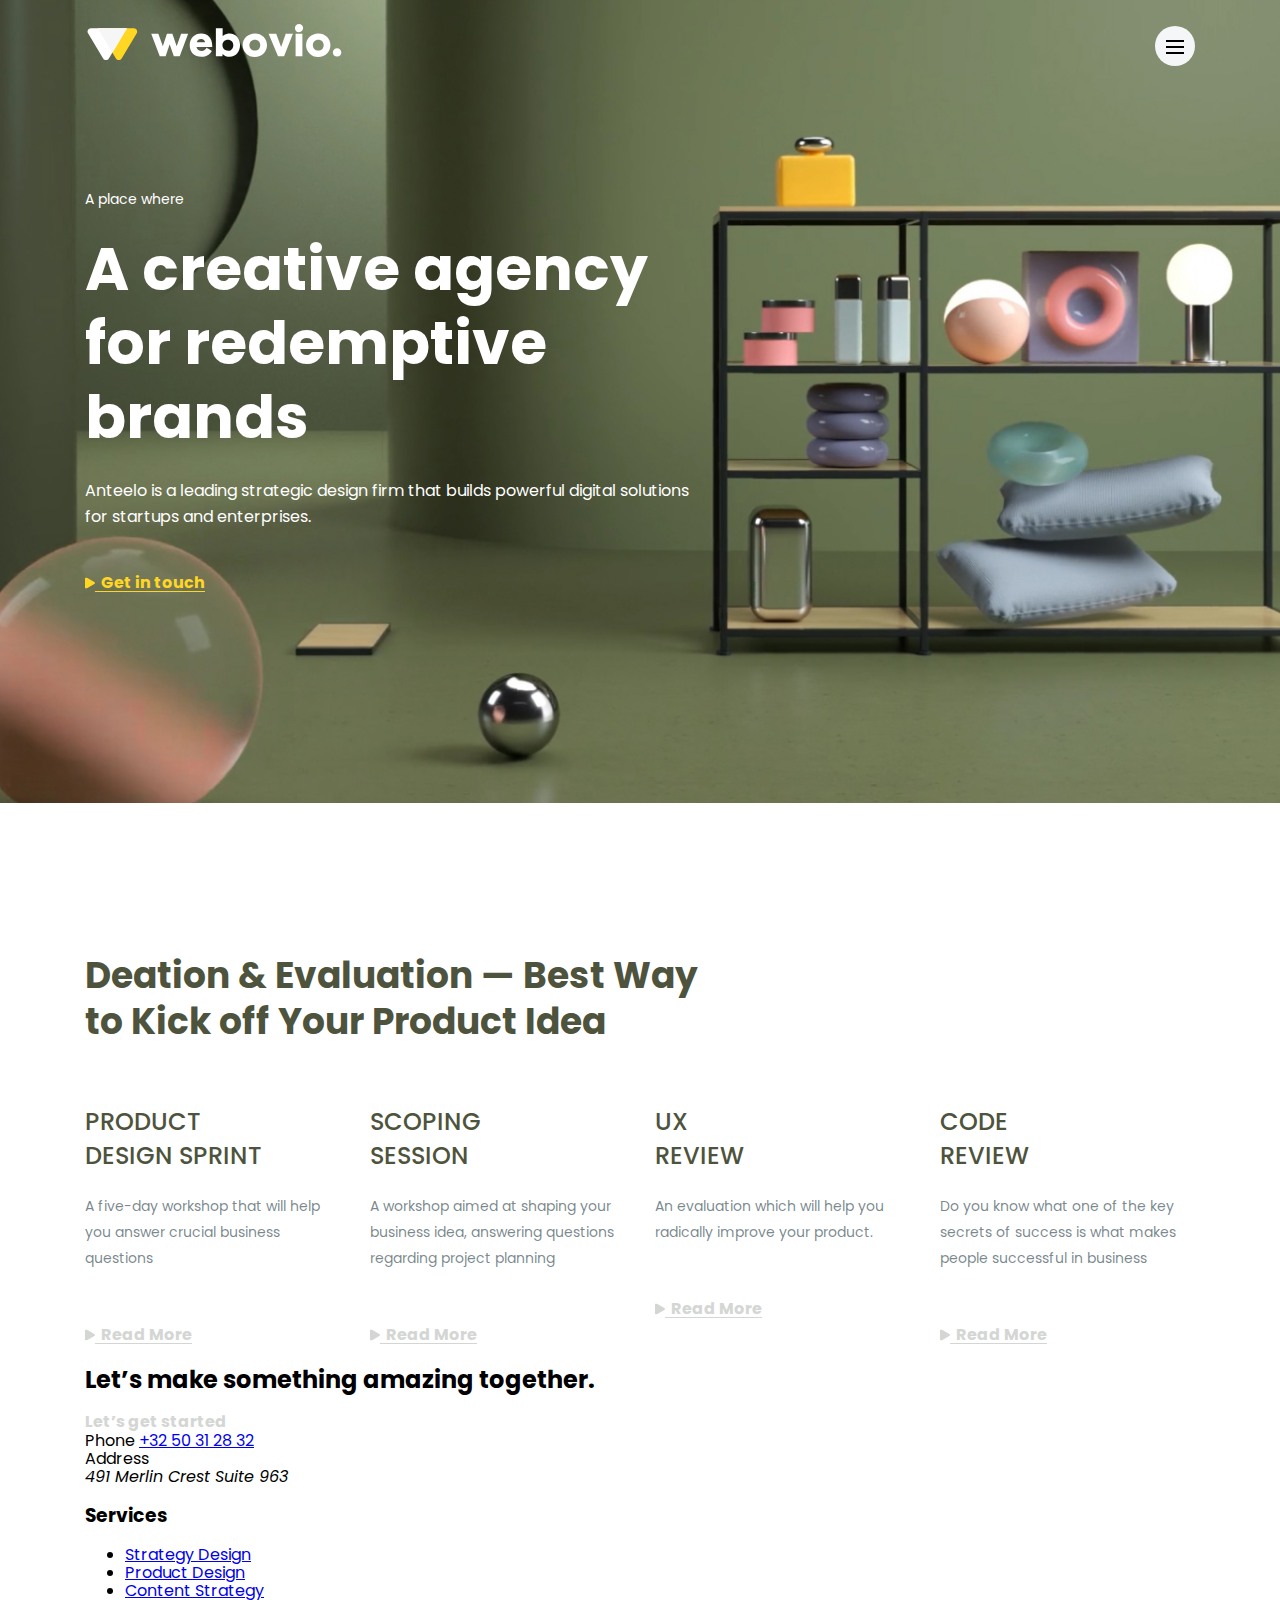
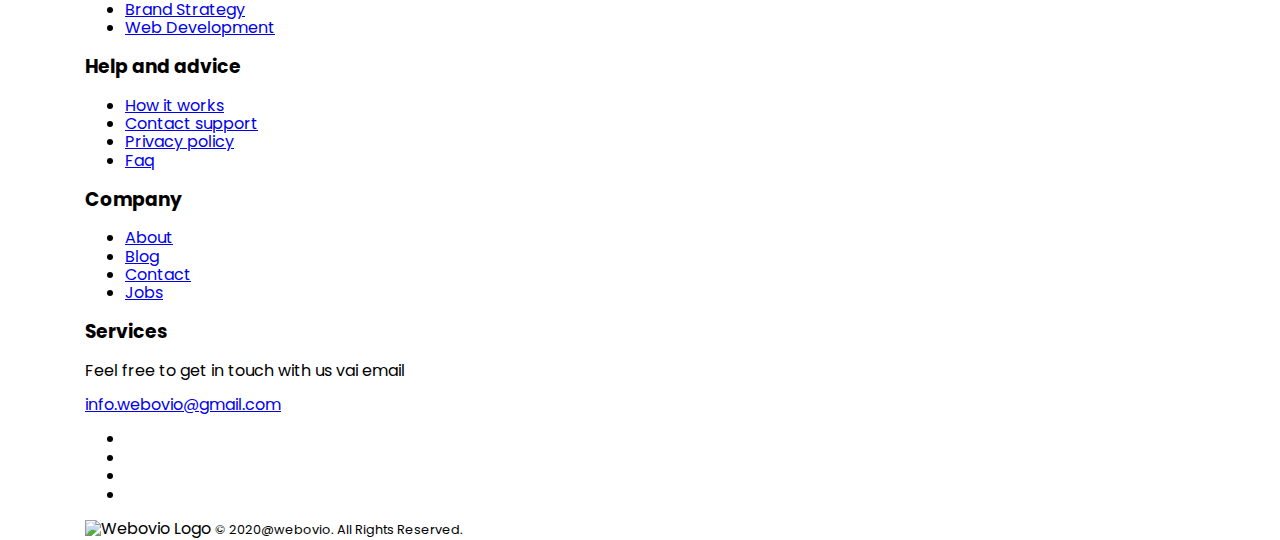
==== Webovio - First Project/index.html @ c3228b74 "feat: adding some changes (Webovio)" ====
<!DOCTYPE html>
<html lang="en">
  <head>
    <meta charset="UTF-8" />
    <meta http-equiv="X-UA-Compatible" content="IE=edge" />
    <meta name="viewport" content="width=device-width, initial-scale=1.0" />
    <title>First Project | Webovio</title>

    <link rel="stylesheet" href="css/normalize.css" />
    <link rel="stylesheet" href="css/style.css" />
  </head>
  <body>
    <header class="header">
      <div class="container header-container">
        <a class="logo">
          <img src="images/header-logo.svg" alt="Webovio Logo" />
        </a>
        <button class="burger btn-reset" aria-label="Open Menu">
          <span class="burger-line"></span>
          <span class="burger-line"></span>
          <span class="burger-line"></span>
        </button>
      </div>
    </header>
    <main>
      <section class="hero">
        <div class="container">
          <div class="hero-content">
            <span class="hero-subtitle">A place where </span>
            <h1 class="hero-title">
              A&nbsp;creative agency for redemptive brands
            </h1>
            <p class="hero-description">
              Anteelo is&nbsp;a&nbsp;leading strategic design firm that builds
              powerful digital solutions for startups and enterprises.
            </p>
            <a href="#" class="hero-link link">
              <svg
                xmlns="http://www.w3.org/2000/svg"
                xmlns:xlink="http://www.w3.org/1999/xlink"
                style="isolation: isolate"
                viewBox="471.5 159.459 122.155 137.081"
                width="122.155pt"
                height="137.081pt"
              >
                <defs>
                  <clipPath id="_clipPath_YCCafpjom1RSj6XHLEax316NahfwlD2V">
                    <rect
                      x="471.5"
                      y="159.459"
                      width="122.155"
                      height="137.081"
                    />
                  </clipPath>
                </defs>
                <g clip-path="url(#_clipPath_YCCafpjom1RSj6XHLEax316NahfwlD2V)">
                  <path
                    d=" M 585.643 239.176 L 538.25 266.538 L 490.858 293.9 C 480.174 300.068 471.5 295.061 471.5 282.724 L 471.5 228 L 471.5 173.276 C 471.5 160.939 480.174 155.932 490.857 162.1 L 538.25 189.462 L 585.643 216.824 C 596.326 222.992 596.326 233.008 585.643 239.176 Z "
                    fill="rgb(212,214,212)"
                  />
                </g>
              </svg>
              <span>Get in touch</span>
            </a>
          </div>
        </div>
      </section>
      <section class="services">
        <div class="container">
          <h2 class="site-title services-title">
            Deation &amp;&nbsp;Evaluation&nbsp;&mdash; Best Way to&nbsp;Kick off
            Your Product Idea
          </h2>
          <ul class="list-reset services-list">
            <li class="services-item">
              <h3 class="services-subtitle">Product Design Sprint</h3>
              <p class="services-description">
                A&nbsp;five-day workshop that will help you answer crucial
                business questions
              </p>
              <a href="#" class="services-link link">
                <svg
                  xmlns="http://www.w3.org/2000/svg"
                  xmlns:xlink="http://www.w3.org/1999/xlink"
                  style="isolation: isolate"
                  viewBox="471.5 159.459 122.155 137.081"
                  width="122.155pt"
                  height="137.081pt"
                >
                  <defs>
                    <clipPath id="_clipPath_YCCafpjom1RSj6XHLEax316NahfwlD2V">
                      <rect
                        x="471.5"
                        y="159.459"
                        width="122.155"
                        height="137.081"
                      />
                    </clipPath>
                  </defs>
                  <g
                    clip-path="url(#_clipPath_YCCafpjom1RSj6XHLEax316NahfwlD2V)"
                  >
                    <path
                      d=" M 585.643 239.176 L 538.25 266.538 L 490.858 293.9 C 480.174 300.068 471.5 295.061 471.5 282.724 L 471.5 228 L 471.5 173.276 C 471.5 160.939 480.174 155.932 490.857 162.1 L 538.25 189.462 L 585.643 216.824 C 596.326 222.992 596.326 233.008 585.643 239.176 Z "
                      fill="rgb(212,214,212)"
                    />
                  </g>
                </svg>
                <span>Read More</span>
              </a>
            </li>
            <li class="services-item">
              <h3 class="services-subtitle">Scoping Session</h3>
              <p class="services-description">
                A&nbsp;workshop aimed at&nbsp;shaping your business idea,
                answering questions regarding project planning
              </p>
              <a href="#" class="services-link link">
                <svg
                  xmlns="http://www.w3.org/2000/svg"
                  xmlns:xlink="http://www.w3.org/1999/xlink"
                  style="isolation: isolate"
                  viewBox="471.5 159.459 122.155 137.081"
                  width="122.155pt"
                  height="137.081pt"
                >
                  <defs>
                    <clipPath id="_clipPath_YCCafpjom1RSj6XHLEax316NahfwlD2V">
                      <rect
                        x="471.5"
                        y="159.459"
                        width="122.155"
                        height="137.081"
                      />
                    </clipPath>
                  </defs>
                  <g
                    clip-path="url(#_clipPath_YCCafpjom1RSj6XHLEax316NahfwlD2V)"
                  >
                    <path
                      d=" M 585.643 239.176 L 538.25 266.538 L 490.858 293.9 C 480.174 300.068 471.5 295.061 471.5 282.724 L 471.5 228 L 471.5 173.276 C 471.5 160.939 480.174 155.932 490.857 162.1 L 538.25 189.462 L 585.643 216.824 C 596.326 222.992 596.326 233.008 585.643 239.176 Z "
                      fill="rgb(212,214,212)"
                    />
                  </g>
                </svg>
                <span>Read More</span>
              </a>
            </li>
            <li class="services-item">
              <h3 class="services-subtitle">
                UX <br />
                Review
              </h3>
              <p class="services-description">
                An&nbsp;evaluation which will help you radically improve your
                product.
              </p>
              <a href="#" class="services-link link">
                <svg
                  xmlns="http://www.w3.org/2000/svg"
                  xmlns:xlink="http://www.w3.org/1999/xlink"
                  style="isolation: isolate"
                  viewBox="471.5 159.459 122.155 137.081"
                  width="122.155pt"
                  height="137.081pt"
                >
                  <defs>
                    <clipPath id="_clipPath_YCCafpjom1RSj6XHLEax316NahfwlD2V">
                      <rect
                        x="471.5"
                        y="159.459"
                        width="122.155"
                        height="137.081"
                      />
                    </clipPath>
                  </defs>
                  <g
                    clip-path="url(#_clipPath_YCCafpjom1RSj6XHLEax316NahfwlD2V)"
                  >
                    <path
                      d=" M 585.643 239.176 L 538.25 266.538 L 490.858 293.9 C 480.174 300.068 471.5 295.061 471.5 282.724 L 471.5 228 L 471.5 173.276 C 471.5 160.939 480.174 155.932 490.857 162.1 L 538.25 189.462 L 585.643 216.824 C 596.326 222.992 596.326 233.008 585.643 239.176 Z "
                      fill="rgb(212,214,212)"
                    />
                  </g>
                </svg>
                <span>Read More</span>
              </a>
            </li>
            <li class="services-item">
              <h3 class="services-subtitle">
                Code <br />
                Review
              </h3>
              <p class="services-description">
                Do&nbsp;you know what one of&nbsp;the key secrets
                of&nbsp;success is&nbsp;what makes people successful
                in&nbsp;business
              </p>
              <a href="#" class="services-link link">
                <svg
                  xmlns="http://www.w3.org/2000/svg"
                  xmlns:xlink="http://www.w3.org/1999/xlink"
                  style="isolation: isolate"
                  viewBox="471.5 159.459 122.155 137.081"
                  width="122.155pt"
                  height="137.081pt"
                >
                  <defs>
                    <clipPath id="_clipPath_YCCafpjom1RSj6XHLEax316NahfwlD2V">
                      <rect
                        x="471.5"
                        y="159.459"
                        width="122.155"
                        height="137.081"
                      />
                    </clipPath>
                  </defs>
                  <g
                    clip-path="url(#_clipPath_YCCafpjom1RSj6XHLEax316NahfwlD2V)"
                  >
                    <path
                      d=" M 585.643 239.176 L 538.25 266.538 L 490.858 293.9 C 480.174 300.068 471.5 295.061 471.5 282.724 L 471.5 228 L 471.5 173.276 C 471.5 160.939 480.174 155.932 490.857 162.1 L 538.25 189.462 L 585.643 216.824 C 596.326 222.992 596.326 233.008 585.643 239.176 Z "
                      fill="rgb(212,214,212)"
                    />
                  </g>
                </svg>
                <span>Read More</span>
              </a>
            </li>
          </ul>
        </div>
      </section>
      <section class="get-started">
        <div class="container">
          <h2 class="get-started-title">
            Let&rsquo;s make something amazing together.
          </h2>
          <a href="#" class="get-started-link link">Let&rsquo;s get started</a>
        </div>
      </section>
    </main>
    <footer class="footer">
      <div class="container">
        <div class="footer-top">
          <div class="footer-contacts-item">
            <span class="footer-contacts-text">Phone</span>
            <a href="tel:+3250312832" class="footer-contacts-value">
              +32 50 31 28 32
            </a>
          </div>
          <div class="footer-contacts-item">
            <span class="footer-contacts-text">Address</span>
            <address class="footer-contacts-value">
              491 Merlin Crest Suite 963
            </address>
          </div>
        </div>
        <div class="footer-middle">
          <div class="footer-column">
            <h3 class="footer-title">Services</h3>
            <ul class="footer-list">
              <li class="footer-item">
                <a href="#" class="footer-link">Strategy Design</a>
              </li>
              <li class="footer-item">
                <a href="#" class="footer-link">Product Design</a>
              </li>
              <li class="footer-item">
                <a href="#" class="footer-link">Content Strategy</a>
              </li>
              <li class="footer-item">
                <a href="#" class="footer-link">Brand Strategy</a>
              </li>
              <li class="footer-item">
                <a href="#" class="footer-link">Web Development</a>
              </li>
            </ul>
          </div>
          <div class="footer-column">
            <h3 class="footer-title">Help and advice</h3>
            <ul class="footer-list">
              <li class="footer-item">
                <a href="#" class="footer-link">How it works</a>
              </li>
              <li class="footer-item">
                <a href="#" class="footer-link">Contact support</a>
              </li>
              <li class="footer-item">
                <a href="#" class="footer-link">Privacy policy</a>
              </li>
              <li class="footer-item">
                <a href="#" class="footer-link">Faq</a>
              </li>
            </ul>
          </div>
          <div class="footer-column">
            <h3 class="footer-title">Company</h3>
            <ul class="footer-list">
              <li class="footer-item">
                <a href="#" class="footer-link">About</a>
              </li>
              <li class="footer-item">
                <a href="#" class="footer-link">Blog</a>
              </li>
              <li class="footer-item">
                <a href="#" class="footer-link">Contact</a>
              </li>
              <li class="footer-item">
                <a href="#" class="footer-link">Jobs</a>
              </li>
            </ul>
          </div>
          <div class="footer-column">
            <h3 class="footer-title">Services</h3>
            <p class="footer-text">
              Feel free to&nbsp;get in&nbsp;touch with&nbsp;us vai email
            </p>
            <a href="mailto:info.webovio@gmail.com" class="footer-mail">
              info.webovio@gmail.com
            </a>
            <ul class="footer-social">
              <li class="social-item">
                <a
                  href="#"
                  class="social-link social-link-fb"
                  target="_blank"
                  aria-label="Link to Facebook"
                ></a>
              </li>
              <li class="social-item">
                <a
                  href="#"
                  class="social-link social-link-t"
                  target="_blank"
                  aria-label="Link to Twitter"
                ></a>
              </li>
              <li class="social-item">
                <a
                  href="#"
                  class="social-link social-link-g"
                  target="_blank"
                  aria-label="Link to Google Plus"
                ></a>
              </li>
              <li class="social-item">
                <a
                  href="#"
                  class="social-link social-link-in"
                  target="_blank"
                  aria-label="Link to LinkedIn"
                ></a>
              </li>
            </ul>
          </div>
        </div>
        <div class="footer-bottom">
          <a class="logo">
            <img src="#" alt="Webovio Logo" />
          </a>
          <small class="copyright">
            &copy;&nbsp;2020@webovio. All Rights Reserved.
          </small>
        </div>
      </div>
    </footer>
  </body>
</html>
---- Webovio - First Project/css/style.css ----
@import url("https://fonts.googleapis.com/css2?family=Poppins:wght@100;200;300;400;500;600;700&display=swap");

:root {
  --font-family: "Poppins", sans-serif;
}

* {
  box-sizing: border-box;
}

*::before,
*::after {
  box-sizing: border-box;
}

body {
  font-family: var(--font-family);
  font-weight: 400;
}

img {
  max-width: 100%;
}

.list-reset {
  margin: 0;
  padding: 0;
  list-style: none;
}

.btn-reset {
  padding: 0;
  border: none;
  font-family: var(--font-family);
  background-color: transparent;
  cursor: pointer;
}

.container {
  max-width: 1140px;
  padding: 0 15px;
  margin: 0 auto;
}

.link {
  display: inline-flex;
  font-weight: 700;
  font-size: 16px;
  line-height: 1;
  text-decoration: none;
  color: #d4d6d4;
  transition: color 0.3s ease-in-out;
}

.link span {
  text-indent: 6px;
  border-bottom: 1px solid currentColor;
}

.link svg {
  width: 10px;
  height: 14px;
  transform: translateY(1px);
}

.link svg path {
  fill: currentColor;
}

.link:hover {
  color: #ffd723;
}

.site-title {
  font-weight: 700;
  font-size: 36px;
  line-height: 46px;
  color: #4d533c;
}

.header {
  position: absolute;
  top: 0;
  left: 0;
  padding: 24px 0;
  width: 100%;
}

.header-container {
  display: flex;
  justify-content: space-between;
  align-items: center;
}

.burger {
  position: relative;
  border-radius: 100%;
  padding: 14px 11px;
  height: 40px;
  width: 40px;
  background-color: #f5f6f7;
}

.burger .burger-line {
  position: absolute;
  left: 50%;
  top: 14px;
  display: inline-block;
  height: 2px;
  width: calc(100% - 22px);
  background-color: #000;
  transform: translateX(-50%);
}

.burger .burger-line:nth-child(2) {
  top: 20px; /* top: 14px from child(1) and adding + 6px */
}

.burger .burger-line:nth-child(3) {
  top: 26px; /* top: 20px from child(2) and adding + 6px */
}

.hero {
  padding-top: 189px;
  padding-bottom: 210px;
  background-image: url("../images/hero-image.jpg");
  background-repeat: no-repeat;
  background-size: cover;
  background-position: center;
}

.hero-content {
  max-width: 616px;
  color: #fff;
}

.hero .hero-subtitle {
  display: inline-block;
  margin-bottom: 22px;
  font-size: 14px;
  line-height: 21px;
}

.hero .hero-title {
  margin: 0;
  margin-bottom: 24px;
  font-weight: 700;
  font-size: 60px;
  line-height: 74px;
}

.hero .hero-description {
  margin: 0;
  margin-bottom: 45px;
  font-size: 16px;
  line-height: 26px;
}

.hero-link {
  color: #ffd723;
}

.services {
  padding-top: 150px;
}

.services-title {
  margin: 0;
  margin-bottom: 60px;
  max-width: 617px;
}

.services-list {
  display: grid;
  gap: 30px;
  grid-template-columns: repeat(4, 1fr);
}

.services-subtitle {
  margin: 0;
  margin-bottom: 20px;
  max-width: 183px;
  font-weight: 500;
  font-size: 24px;
  line-height: 34px;
  text-transform: uppercase;
  color: #4d533c;
}

.services-description {
  margin: 0;
  margin-bottom: 56px;
  font-size: 14px;
  line-height: 26px;
  color: rgba(33, 56, 66, 0.6);
}
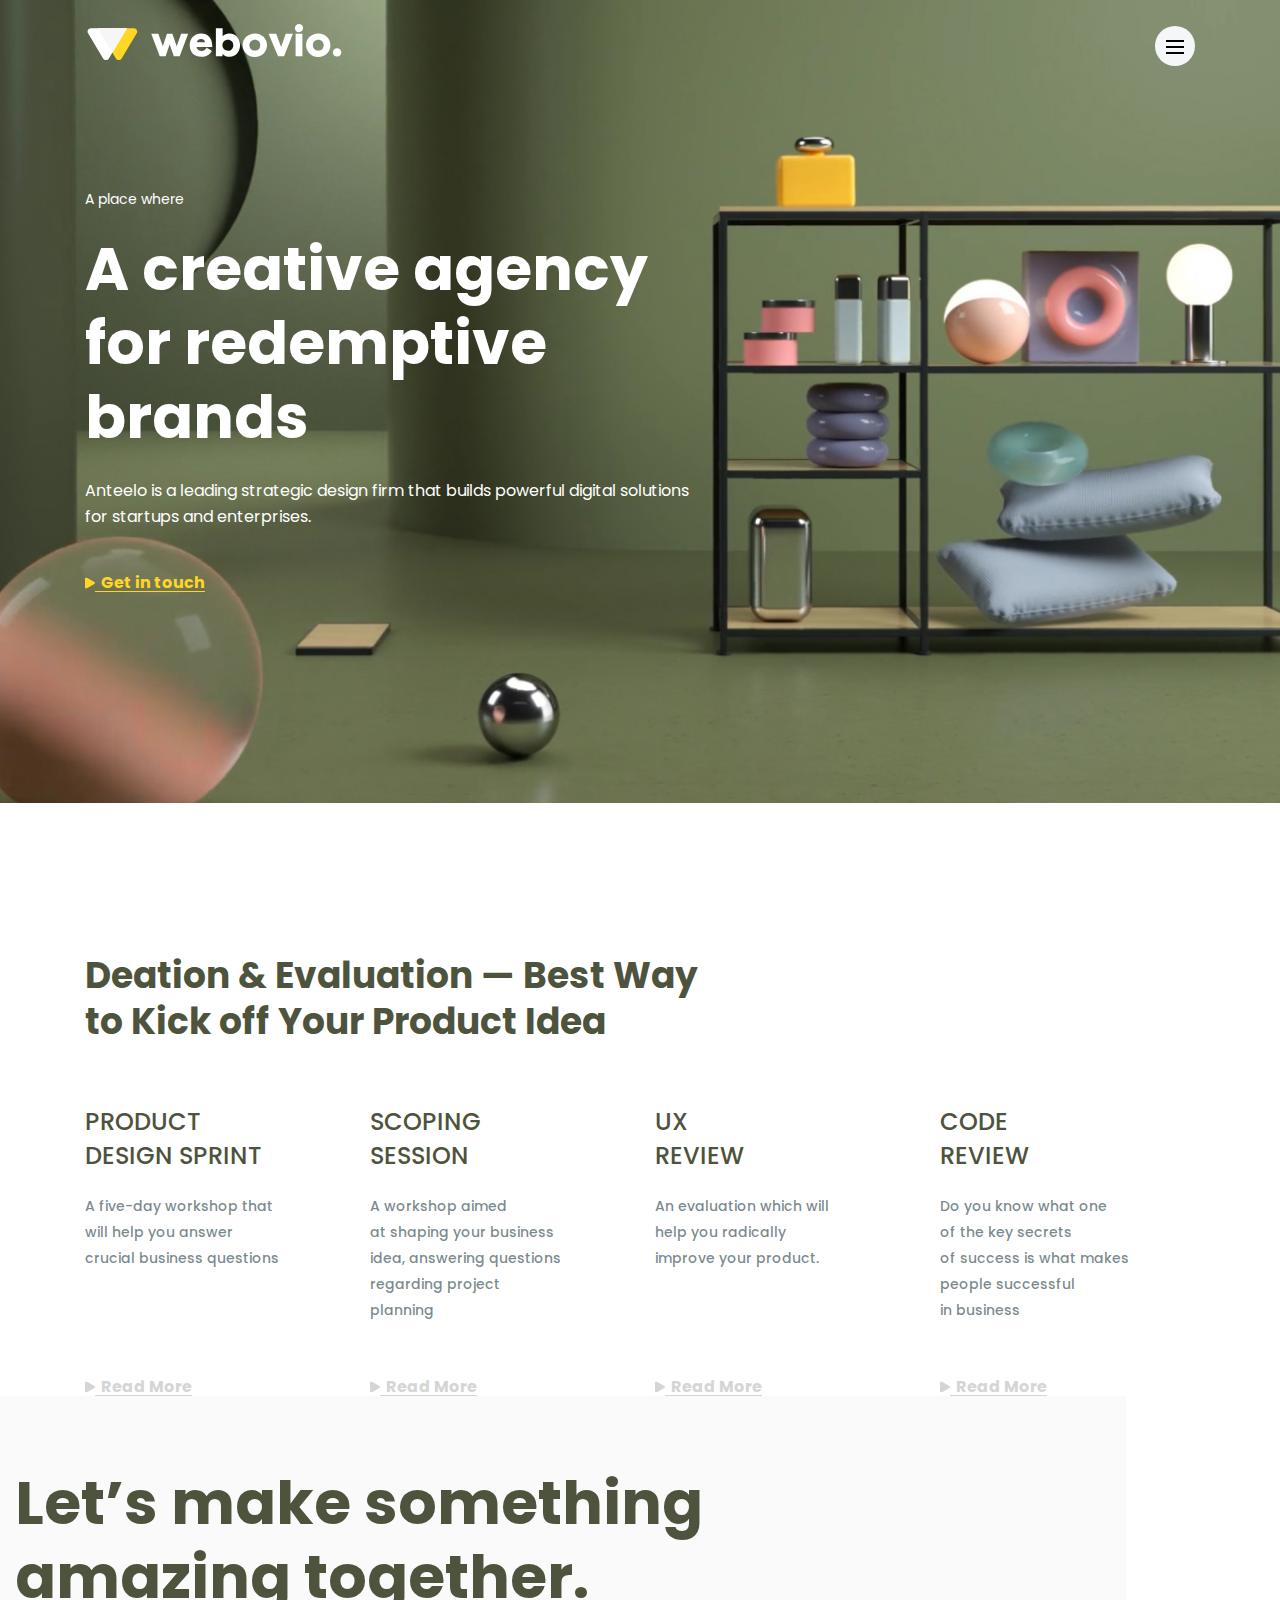
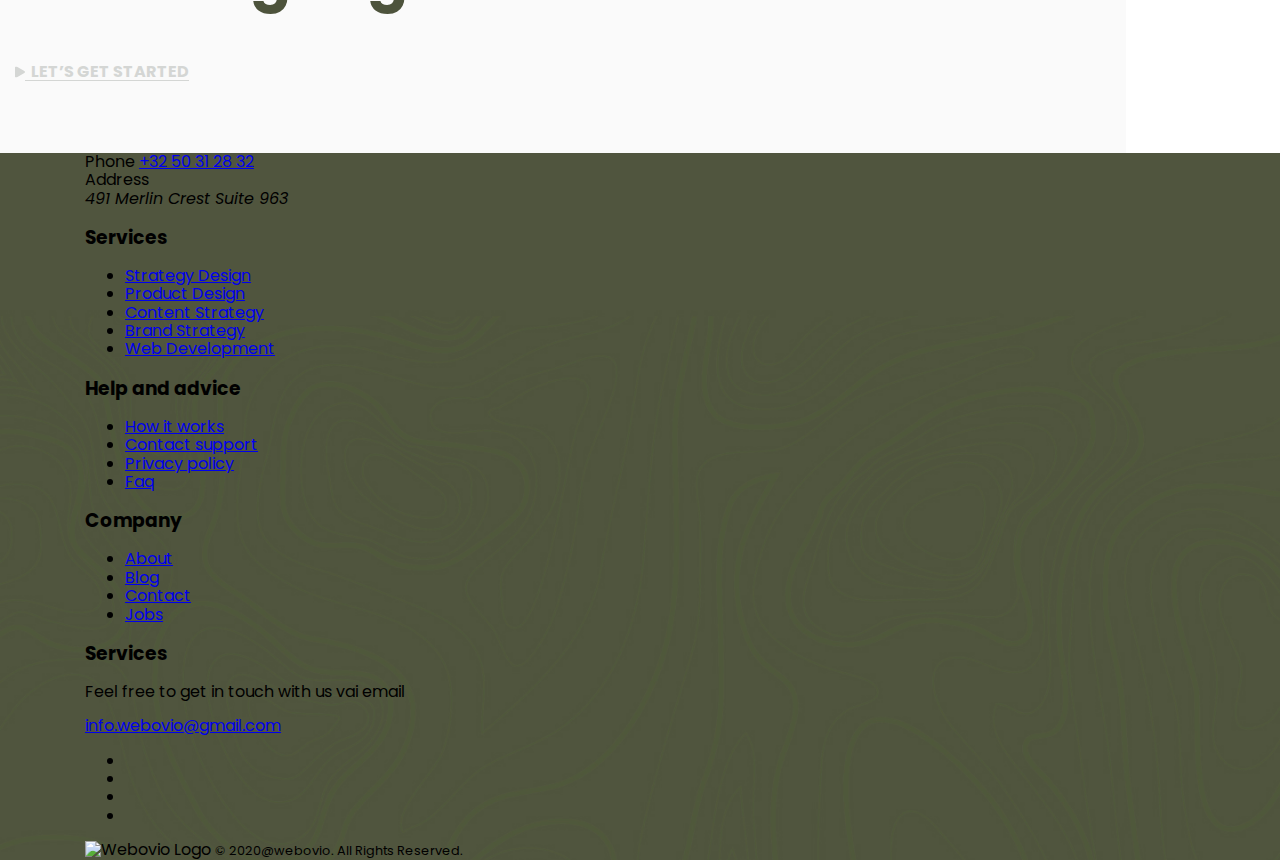
==== commit 7256058c: "feat: adding some stylings for get-started section (Webovio)" ====
--- a/Webovio - First Project/index.html
+++ b/Webovio - First Project/index.html
@@ -235,7 +235,34 @@
           <h2 class="get-started-title">
             Let&rsquo;s make something amazing together.
           </h2>
-          <a href="#" class="get-started-link link">Let&rsquo;s get started</a>
+          <a href="#" class="get-started-link link">
+            <svg
+              xmlns="http://www.w3.org/2000/svg"
+              xmlns:xlink="http://www.w3.org/1999/xlink"
+              style="isolation: isolate"
+              viewBox="471.5 159.459 122.155 137.081"
+              width="122.155pt"
+              height="137.081pt"
+            >
+              <defs>
+                <clipPath id="_clipPath_YCCafpjom1RSj6XHLEax316NahfwlD2V">
+                  <rect
+                    x="471.5"
+                    y="159.459"
+                    width="122.155"
+                    height="137.081"
+                  />
+                </clipPath>
+              </defs>
+              <g clip-path="url(#_clipPath_YCCafpjom1RSj6XHLEax316NahfwlD2V)">
+                <path
+                  d=" M 585.643 239.176 L 538.25 266.538 L 490.858 293.9 C 480.174 300.068 471.5 295.061 471.5 282.724 L 471.5 228 L 471.5 173.276 C 471.5 160.939 480.174 155.932 490.857 162.1 L 538.25 189.462 L 585.643 216.824 C 596.326 222.992 596.326 233.008 585.643 239.176 Z "
+                  fill="rgb(212,214,212)"
+                />
+              </g>
+            </svg>
+            <span>Let&rsquo;s get started</span>
+          </a>
         </div>
       </section>
     </main>
--- a/Webovio - First Project/css/style.css
+++ b/Webovio - First Project/css/style.css
@@ -190,7 +190,47 @@
 .services-description {
   margin: 0;
   margin-bottom: 56px;
+  font-weight: 500;
+  max-width: 194px;
   font-size: 14px;
   line-height: 26px;
   color: rgba(33, 56, 66, 0.6);
 }
+
+.services-item {
+  display: flex;
+  flex-direction: column;
+  align-items: flex-start;
+}
+
+.services-link {
+  margin-bottom: 0;
+  margin-top: auto;
+}
+
+.get-started {
+  padding: 70px 0;
+  width: 88%;
+  background-color: #fafafa;
+}
+
+.get-started-title {
+  margin: 0;
+  margin-bottom: 50px;
+  max-width: 822px;
+  font-weight: 700;
+  font-size: 60px;
+  line-height: 74px;
+  color: #4d533c;
+}
+
+.get-started-link {
+  text-transform: uppercase;
+}
+
+.footer {
+  background-image: url("../images/footer-image.jpg");
+  background-position: center;
+  background-size: cover;
+  background-repeat: no-repeat;
+}
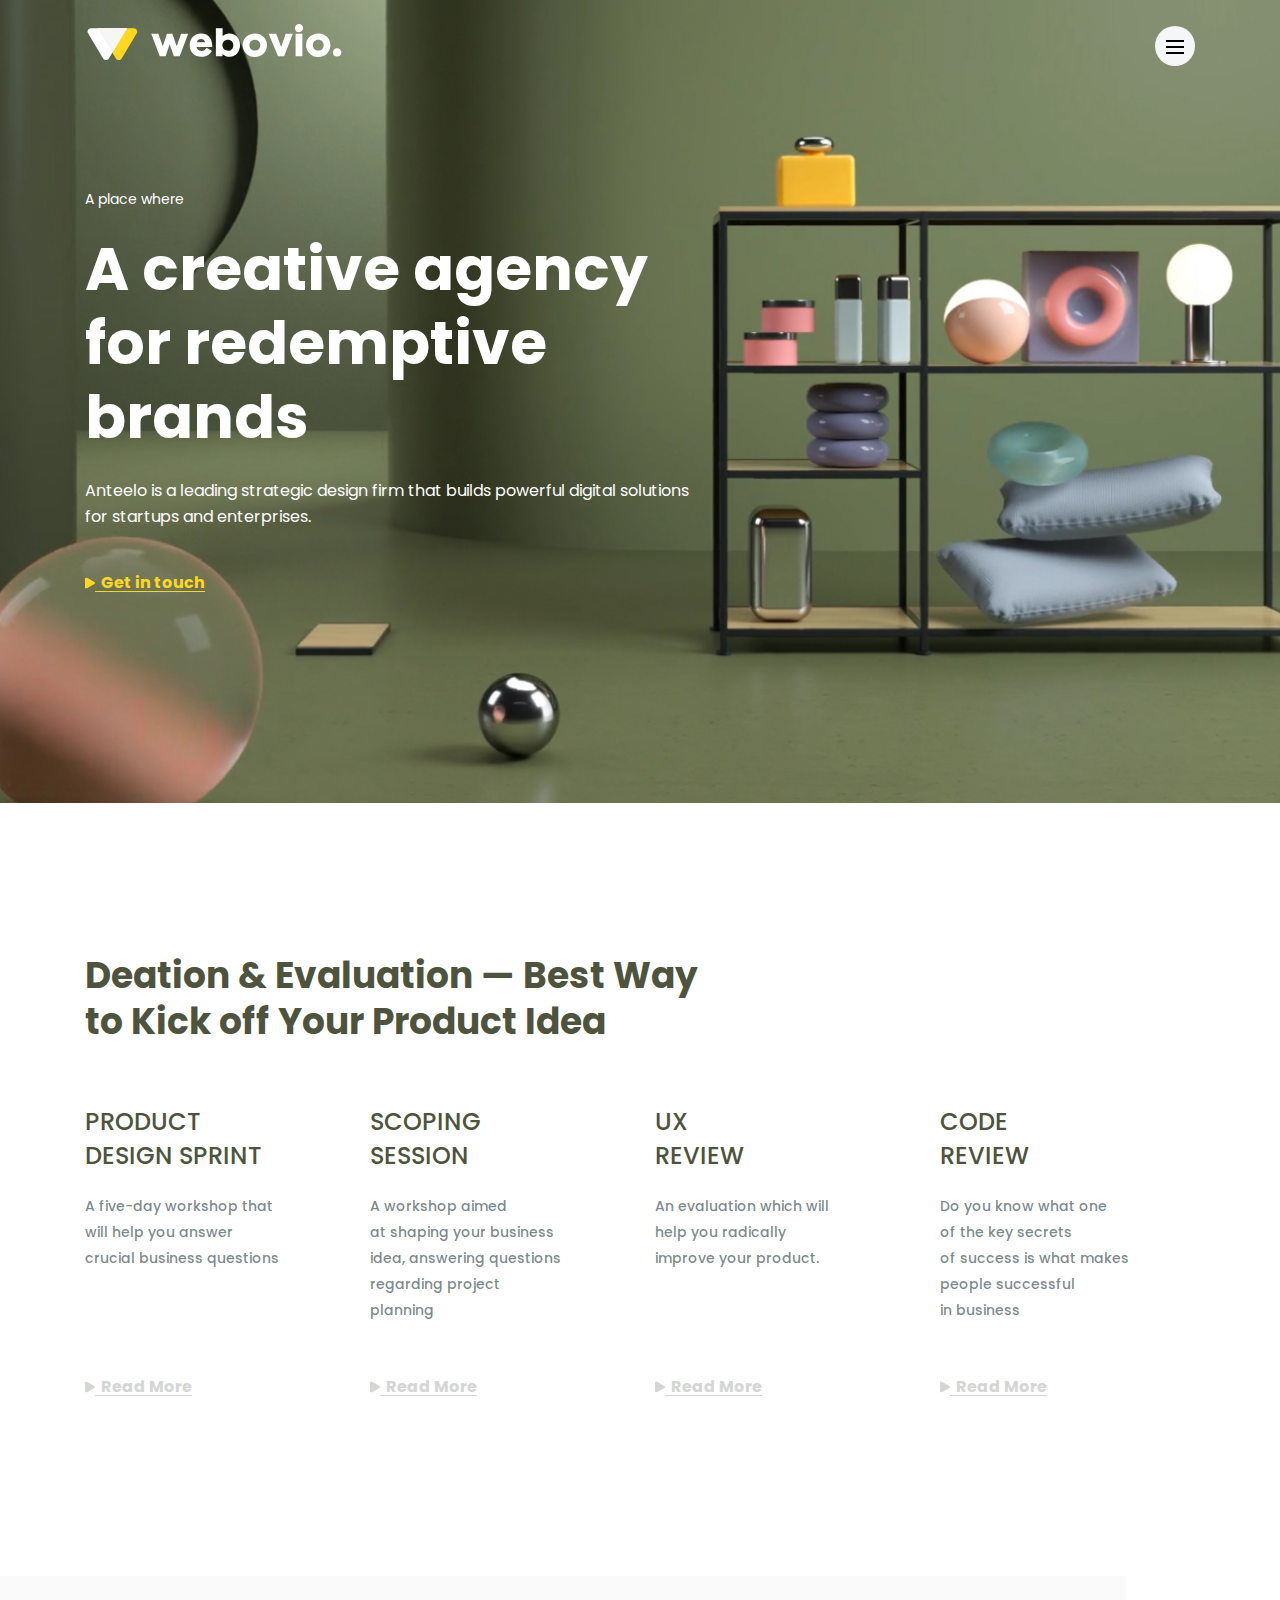
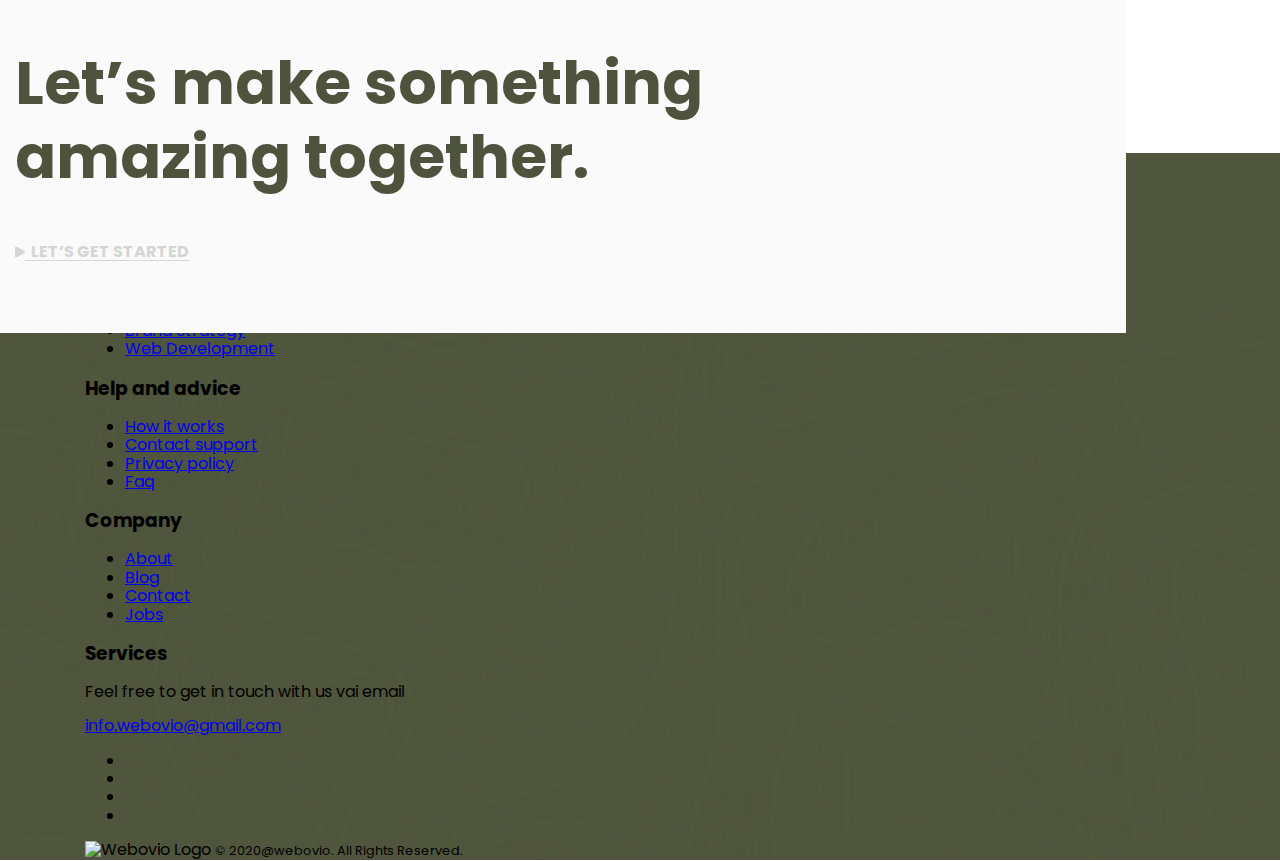
==== commit 55b8f2ea: "feat: separating sections by adding comments" ====
--- a/Webovio - First Project/index.html
+++ b/Webovio - First Project/index.html
@@ -10,6 +10,7 @@
     <link rel="stylesheet" href="css/style.css" />
   </head>
   <body>
+    <!-- Header Start -->
     <header class="header">
       <div class="container header-container">
         <a class="logo">
@@ -22,7 +23,10 @@
         </button>
       </div>
     </header>
+    <!-- Header End -->
+
     <main>
+      <!-- Hero Section Start -->
       <section class="hero">
         <div class="container">
           <div class="hero-content">
@@ -65,6 +69,9 @@
           </div>
         </div>
       </section>
+      <!-- Hero Section End -->
+
+      <!-- Services Section Start -->
       <section class="services">
         <div class="container">
           <h2 class="site-title services-title">
@@ -230,6 +237,9 @@
           </ul>
         </div>
       </section>
+      <!-- Services Section End -->
+
+      <!-- Get Started Section Start -->
       <section class="get-started">
         <div class="container">
           <h2 class="get-started-title">
@@ -265,7 +275,10 @@
           </a>
         </div>
       </section>
+      <!-- Get Started Section End -->
     </main>
+
+    <!-- Footer Section Start -->
     <footer class="footer">
       <div class="container">
         <div class="footer-top">
@@ -391,5 +404,6 @@
         </div>
       </div>
     </footer>
+    <!-- Footer Section End -->
   </body>
 </html>
--- a/Webovio - First Project/css/style.css
+++ b/Webovio - First Project/css/style.css
@@ -209,6 +209,8 @@
 }
 
 .get-started {
+  position: relative;
+  top: 180px;
   padding: 70px 0;
   width: 88%;
   background-color: #fafafa;
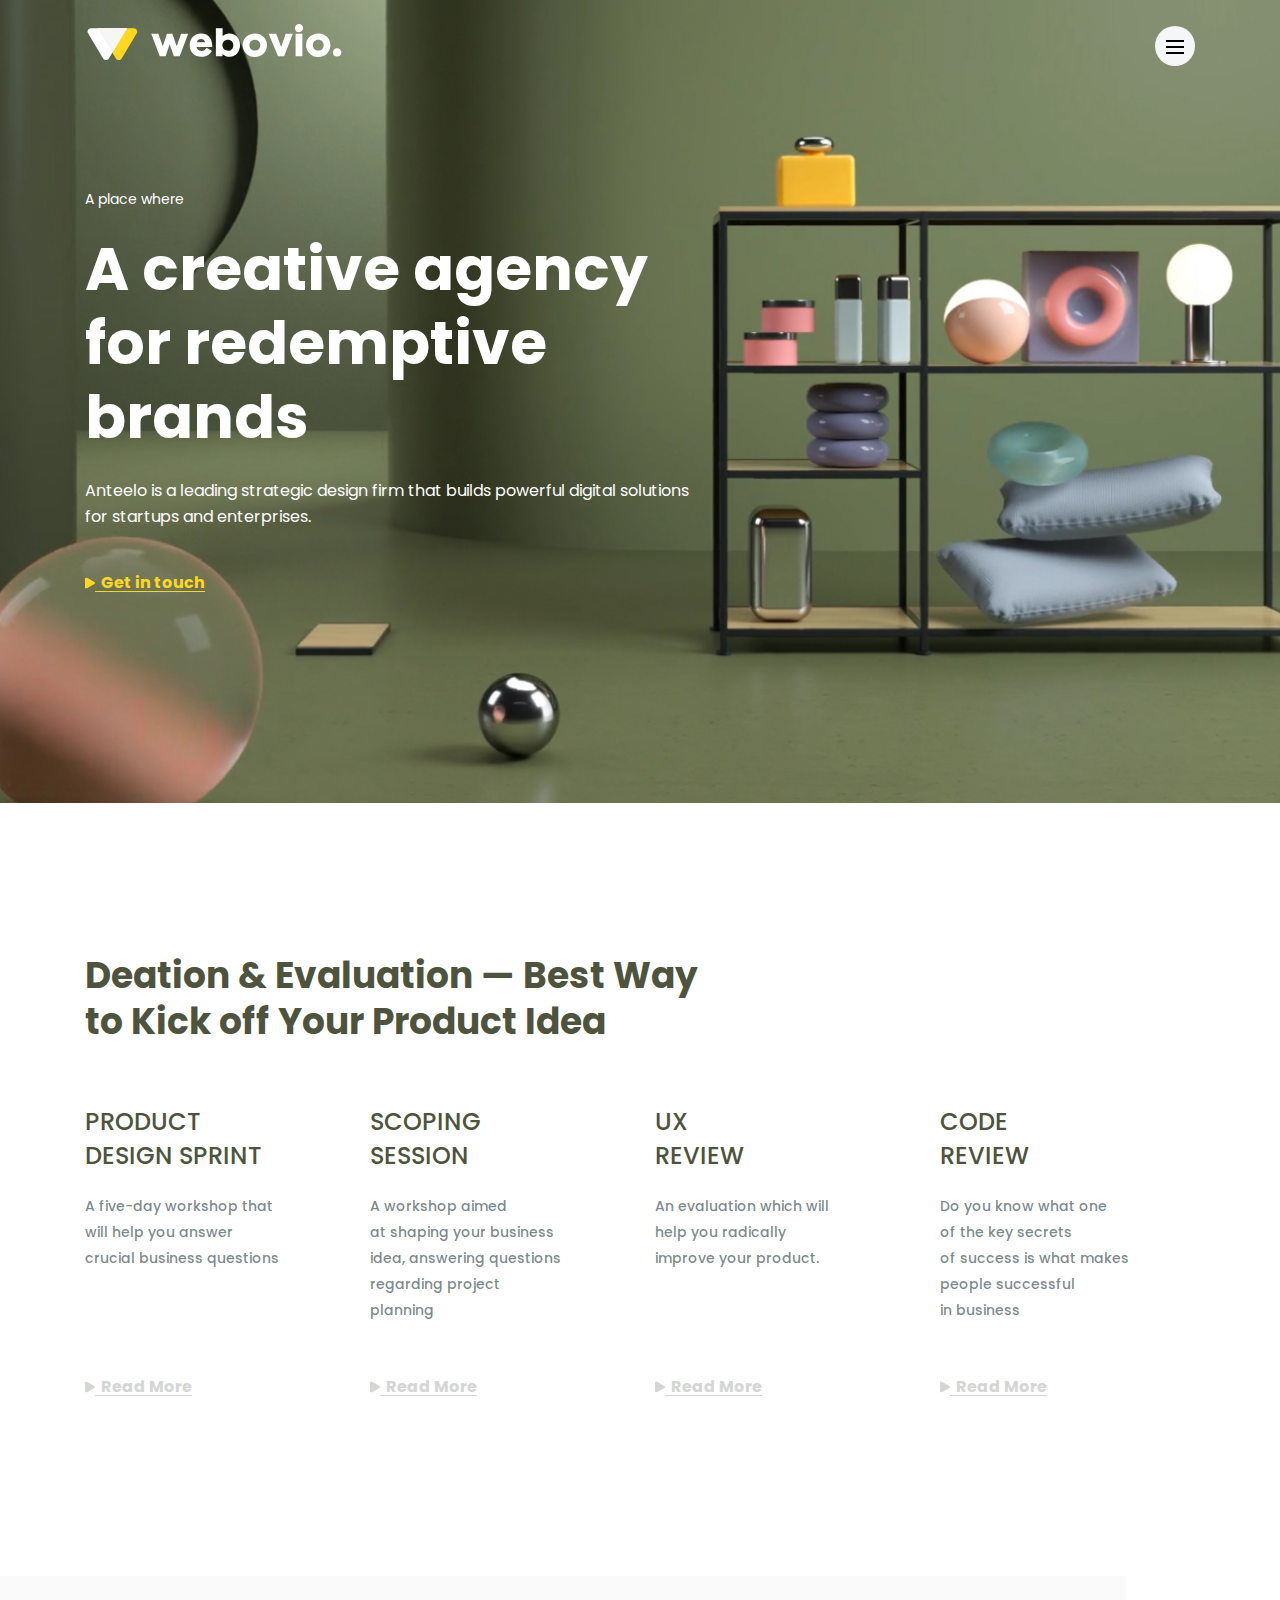
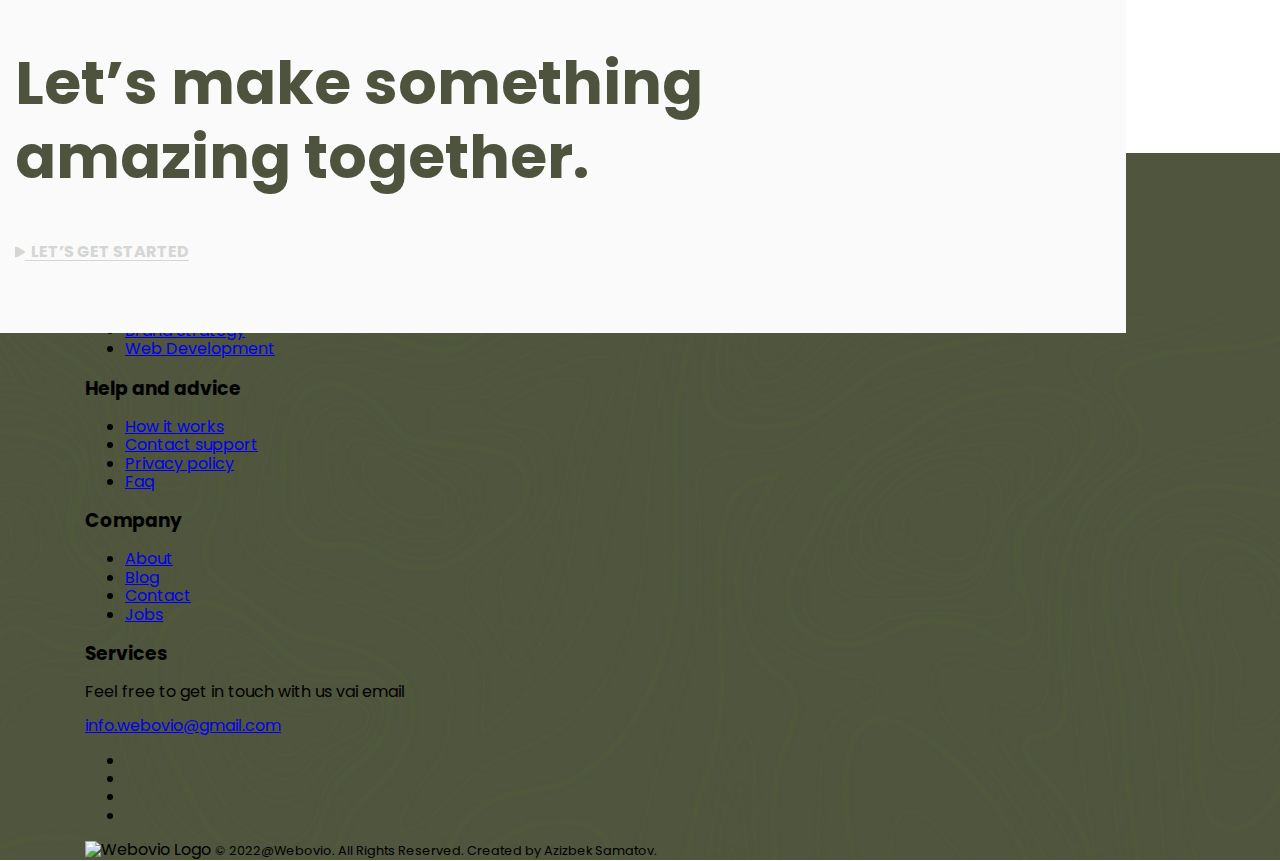
==== commit 1141208a: "feat: changing footer info (Webovio)" ====
--- a/Webovio - First Project/index.html
+++ b/Webovio - First Project/index.html
@@ -10,7 +10,7 @@
     <link rel="stylesheet" href="css/style.css" />
   </head>
   <body>
-    <!-- Header Start -->
+    <!-- Header Section Start -->
     <header class="header">
       <div class="container header-container">
         <a class="logo">
@@ -23,8 +23,9 @@
         </button>
       </div>
     </header>
-    <!-- Header End -->
+    <!-- Header Section End -->
 
+    <!-- Main Section Start -->
     <main>
       <!-- Hero Section Start -->
       <section class="hero">
@@ -277,6 +278,7 @@
       </section>
       <!-- Get Started Section End -->
     </main>
+    <!-- Main Section End -->
 
     <!-- Footer Section Start -->
     <footer class="footer">
@@ -399,7 +401,8 @@
             <img src="#" alt="Webovio Logo" />
           </a>
           <small class="copyright">
-            &copy;&nbsp;2020@webovio. All Rights Reserved.
+            &copy;&nbsp;2022@Webovio. All Rights Reserved. Created by Azizbek
+            Samatov.
           </small>
         </div>
       </div>
--- a/Webovio - First Project/css/style.css
+++ b/Webovio - First Project/css/style.css
@@ -78,6 +78,7 @@
   color: #4d533c;
 }
 
+/* ---- Header Section Styles ---- */
 .header {
   position: absolute;
   top: 0;
@@ -120,6 +121,7 @@
   top: 26px; /* top: 20px from child(2) and adding + 6px */
 }
 
+/* ---- Hero Section Styles ---- */
 .hero {
   padding-top: 189px;
   padding-bottom: 210px;
@@ -160,6 +162,7 @@
   color: #ffd723;
 }
 
+/* ---- Services Section Styles ---- */
 .services {
   padding-top: 150px;
 }
@@ -208,6 +211,7 @@
   margin-top: auto;
 }
 
+/* ---- Get Started Section Styles ---- */
 .get-started {
   position: relative;
   top: 180px;
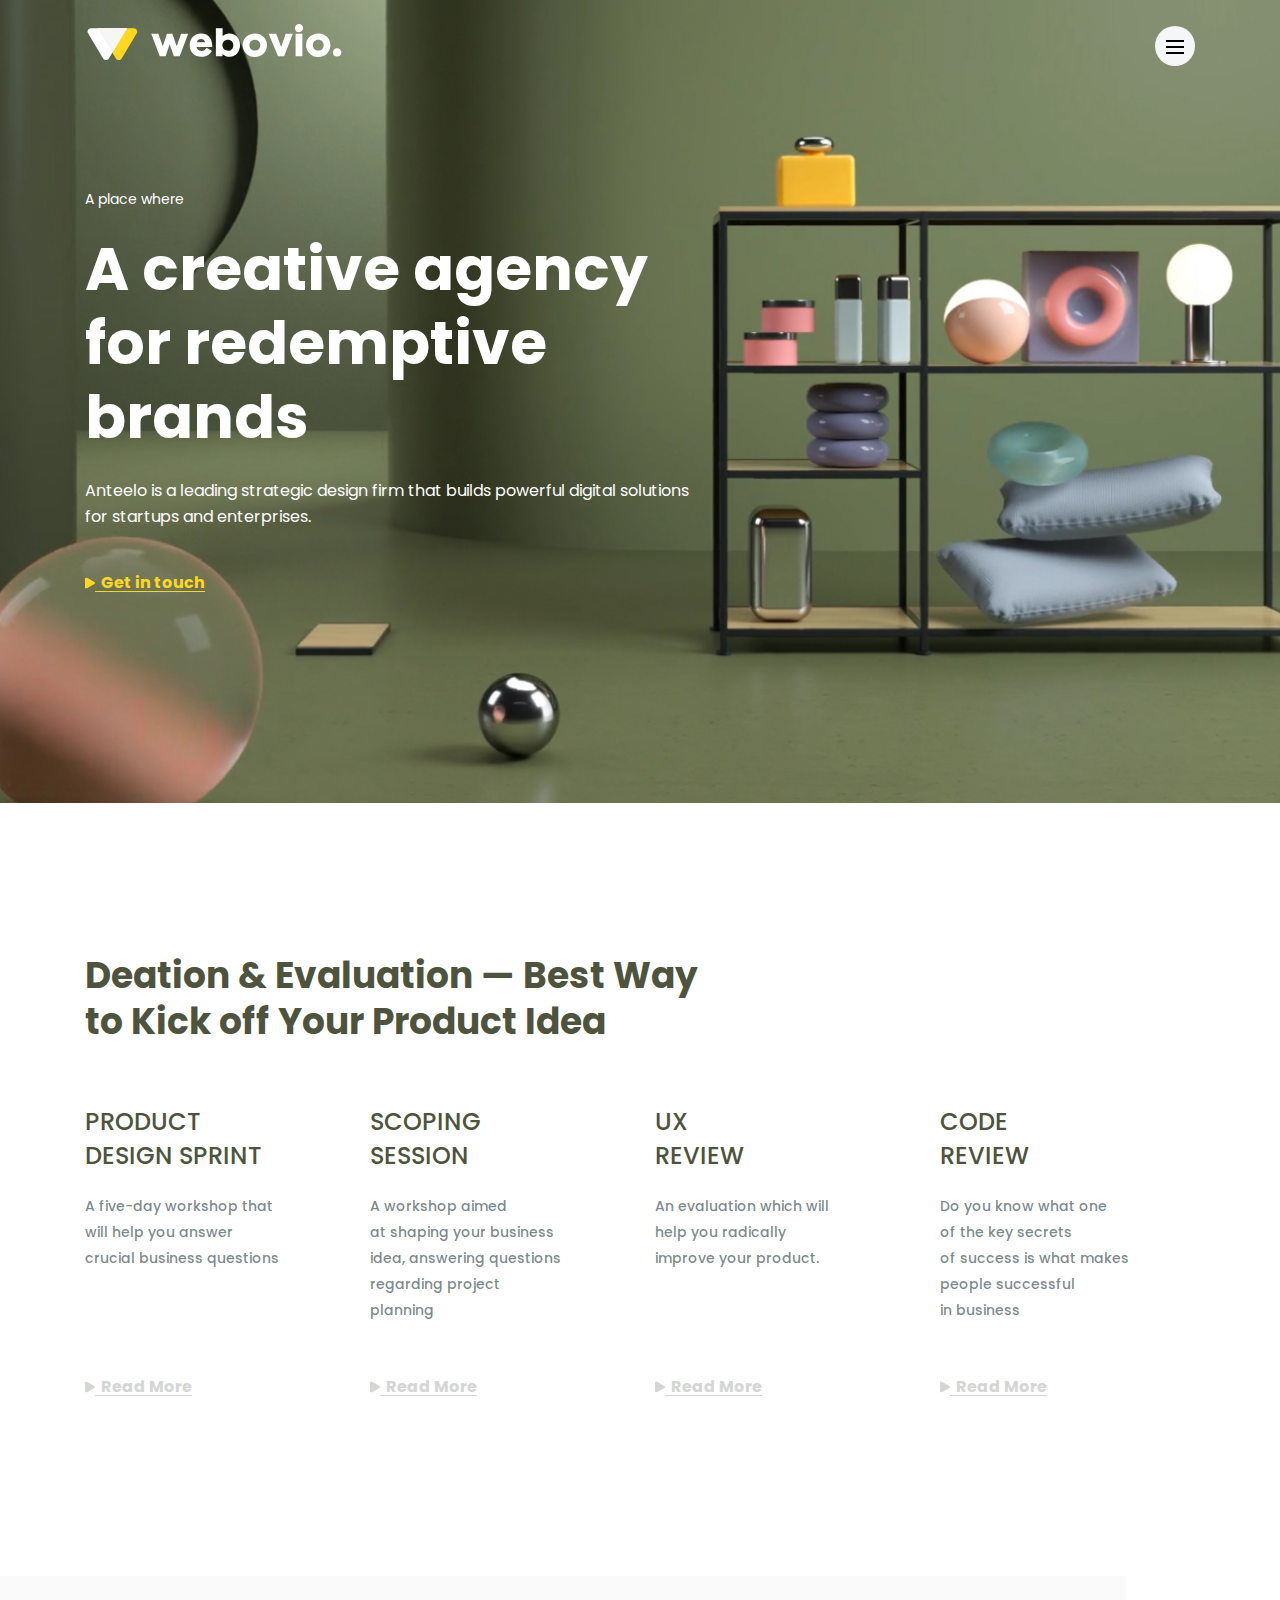
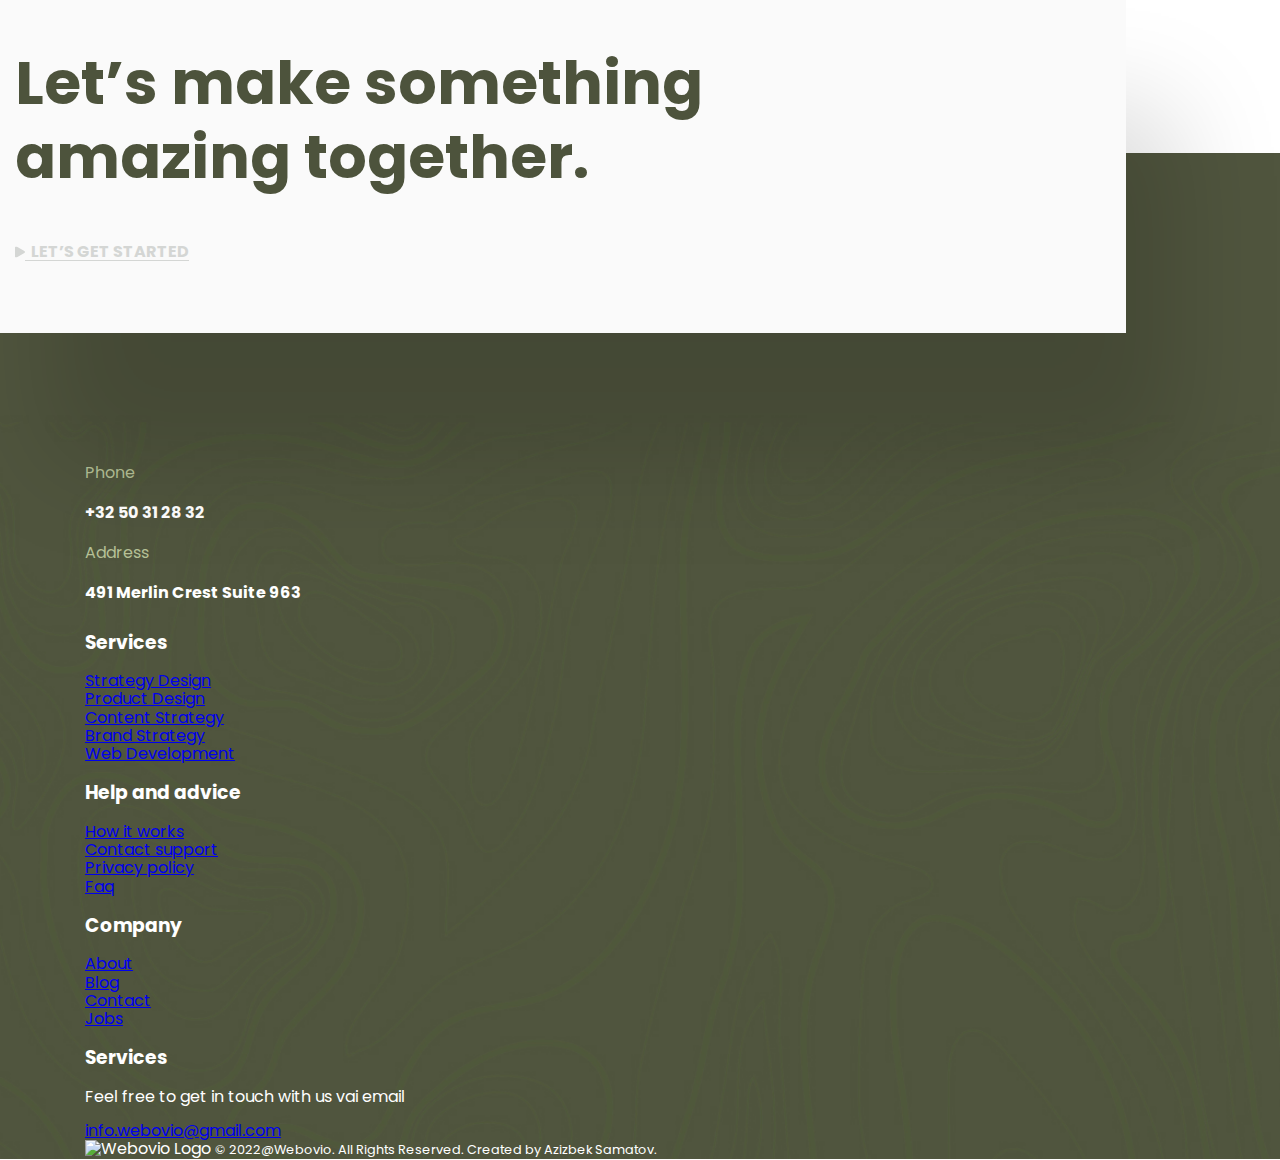
==== commit ee82f92f: "feat: adding some changes to footer (Webovio)" ====
--- a/Webovio - First Project/index.html
+++ b/Webovio - First Project/index.html
@@ -300,7 +300,7 @@
         <div class="footer-middle">
           <div class="footer-column">
             <h3 class="footer-title">Services</h3>
-            <ul class="footer-list">
+            <ul class="footer-list list-reset">
               <li class="footer-item">
                 <a href="#" class="footer-link">Strategy Design</a>
               </li>
@@ -320,7 +320,7 @@
           </div>
           <div class="footer-column">
             <h3 class="footer-title">Help and advice</h3>
-            <ul class="footer-list">
+            <ul class="footer-list list-reset">
               <li class="footer-item">
                 <a href="#" class="footer-link">How it works</a>
               </li>
@@ -337,7 +337,7 @@
           </div>
           <div class="footer-column">
             <h3 class="footer-title">Company</h3>
-            <ul class="footer-list">
+            <ul class="footer-list list-reset">
               <li class="footer-item">
                 <a href="#" class="footer-link">About</a>
               </li>
@@ -360,7 +360,7 @@
             <a href="mailto:info.webovio@gmail.com" class="footer-mail">
               info.webovio@gmail.com
             </a>
-            <ul class="footer-social">
+            <ul class="footer-social list-reset">
               <li class="social-item">
                 <a
                   href="#"
--- a/Webovio - First Project/css/style.css
+++ b/Webovio - First Project/css/style.css
@@ -217,6 +217,7 @@
   top: 180px;
   padding: 70px 0;
   width: 88%;
+  box-shadow: 50px 130px 100px rgba(0, 0, 0, 0.145947);
   background-color: #fafafa;
 }
 
@@ -235,8 +236,26 @@
 }
 
 .footer {
+  padding-top: 300px;
+  color: #fff;
   background-image: url("../images/footer-image.jpg");
   background-position: center;
   background-size: cover;
   background-repeat: no-repeat;
 }
+
+.footer-contacts-text {
+  display: block;
+  font-size: 16px;
+  line-height: 40px;
+  color: #b6c197;
+}
+
+.footer-contacts-value {
+  font-weight: 700;
+  font-style: normal;
+  font-size: 16px;
+  line-height: 40px;
+  color: #fff;
+  text-decoration: none;
+}
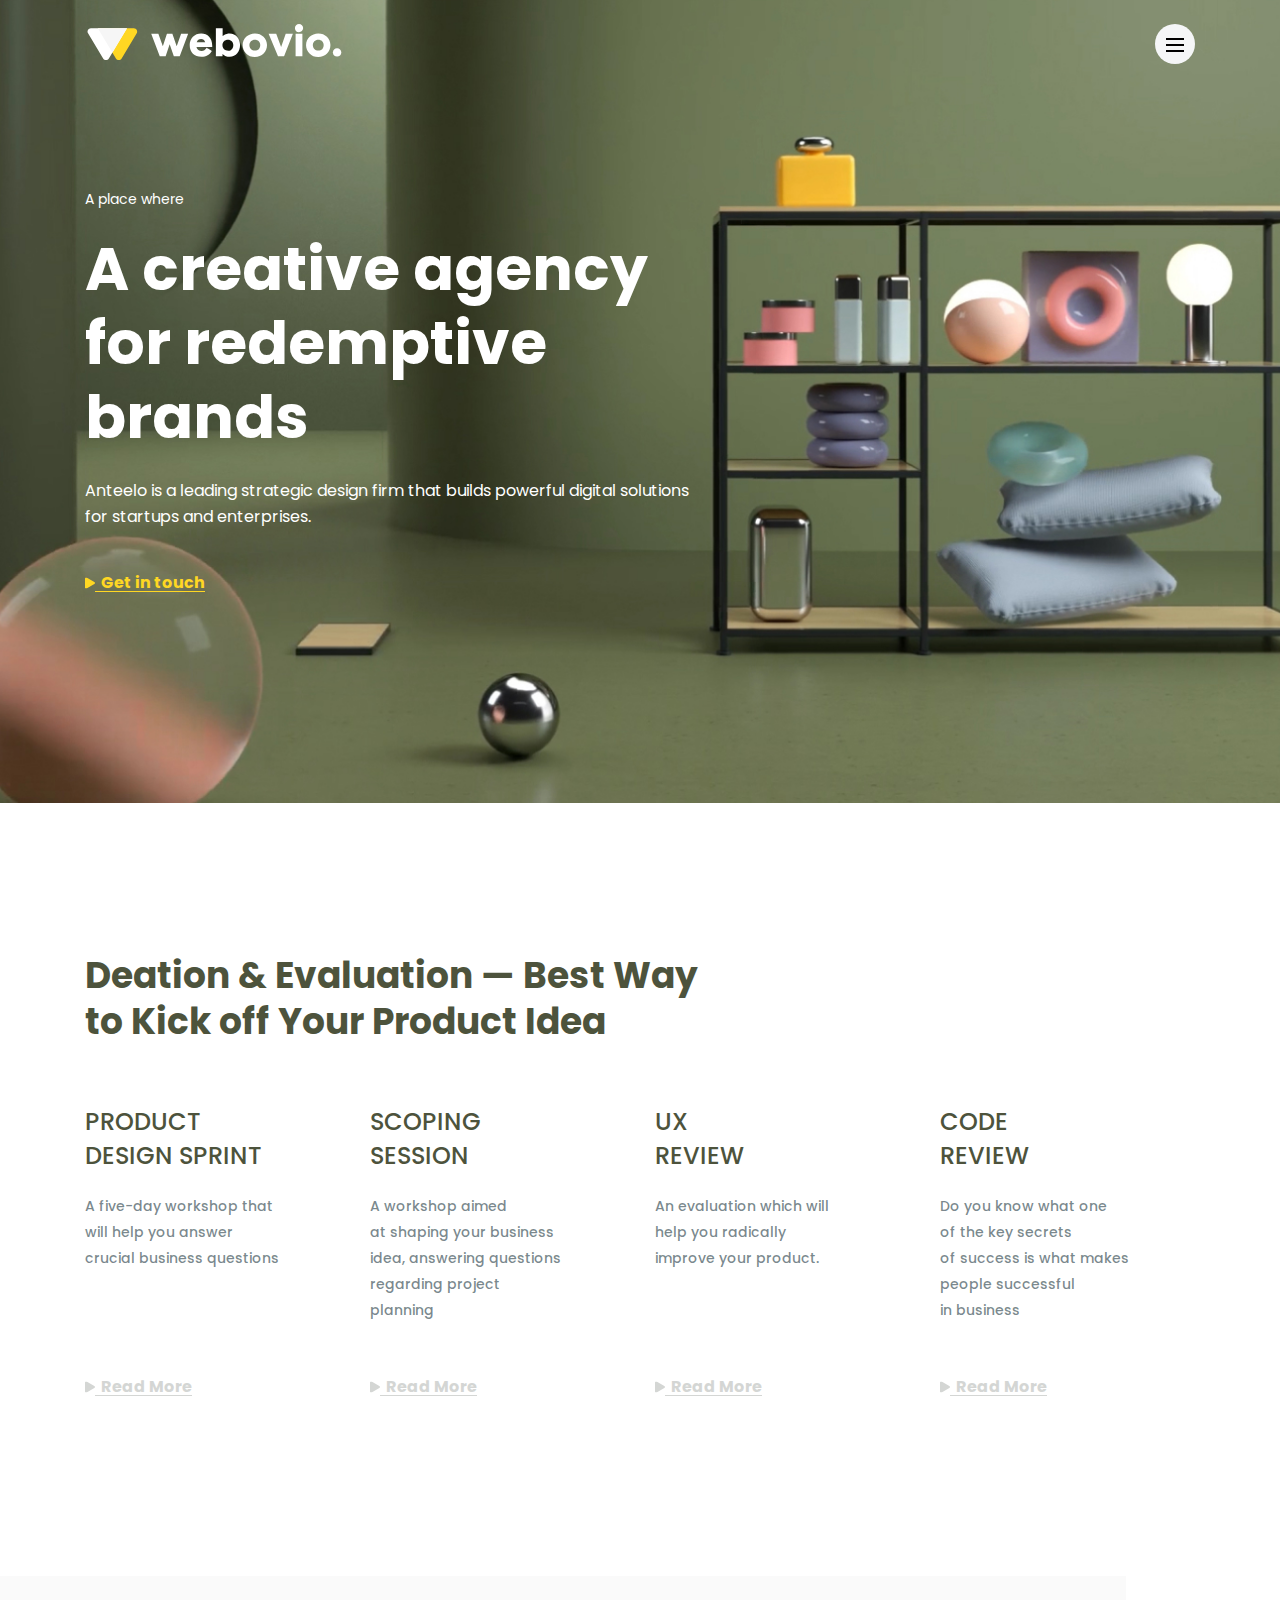
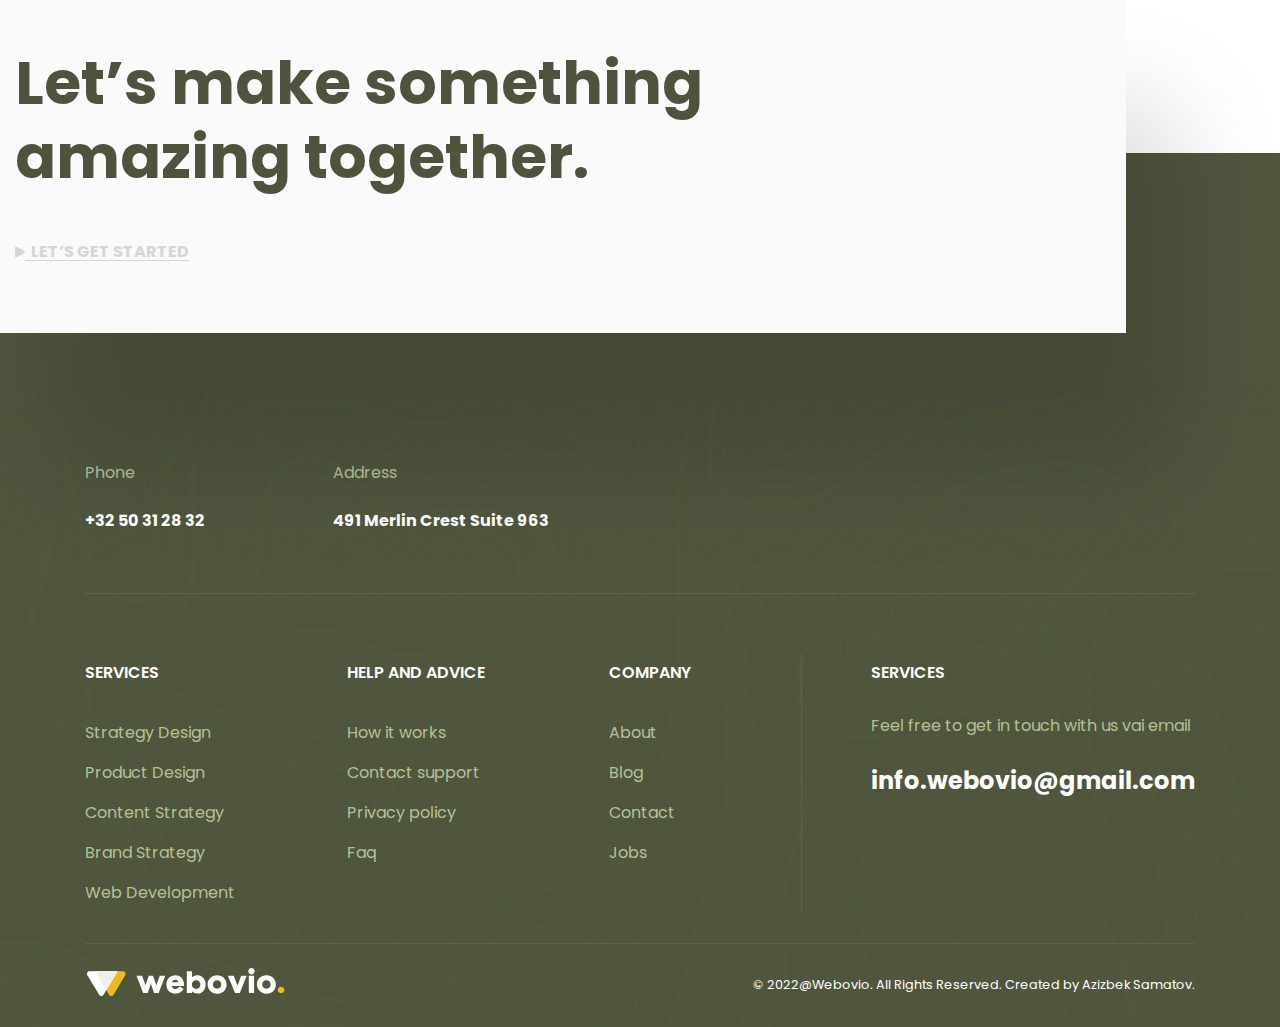
==== commit 96d7698e: "feat: adding some changes to footer-bottom (Webovio)" ====
--- a/Webovio - First Project/index.html
+++ b/Webovio - First Project/index.html
@@ -398,7 +398,7 @@
         </div>
         <div class="footer-bottom">
           <a class="logo">
-            <img src="#" alt="Webovio Logo" />
+            <img src="./images/footer-logo.svg" alt="Webovio Logo" />
           </a>
           <small class="copyright">
             &copy;&nbsp;2022@Webovio. All Rights Reserved. Created by Azizbek
--- a/Webovio - First Project/css/style.css
+++ b/Webovio - First Project/css/style.css
@@ -244,14 +244,27 @@
   background-repeat: no-repeat;
 }
 
+.footer-top {
+  display: flex;
+  flex-wrap: wrap;
+  padding-bottom: 52px;
+  border-bottom: 1px solid #5d6544;
+}
+
+.footer-contacts-item:not(:last-child) {
+  margin-right: 128px;
+}
+
 .footer-contacts-text {
   display: block;
+  margin-bottom: 8px;
   font-size: 16px;
   line-height: 40px;
   color: #b6c197;
 }
 
 .footer-contacts-value {
+  display: inline-block;
   font-weight: 700;
   font-style: normal;
   font-size: 16px;
@@ -259,3 +272,86 @@
   color: #fff;
   text-decoration: none;
 }
+
+.footer-middle {
+  --grid-gap: 70px;
+  display: grid;
+  gap: var(--grid-gap);
+  grid-template-columns: repeat(4, 1fr);
+  padding-top: 60px;
+}
+
+.footer-column:last-child {
+  position: relative;
+}
+
+.footer-column:last-child::before {
+  content: "";
+  position: absolute;
+  top: 0;
+  left: calc(-1 * var(--grid-gap));
+  width: 1px;
+  height: 100%;
+  background-color: #5d6544;
+}
+
+.footer-title {
+  margin: 0;
+  margin-bottom: 21px;
+  font-weight: 600;
+  font-size: 16px;
+  line-height: 38px;
+  text-transform: uppercase;
+  color: #fff;
+}
+
+.footer-link {
+  display: inline-block;
+  font-size: 16px;
+  line-height: 40px;
+  color: #b6c197;
+  text-decoration: none;
+  transition: 0.5s all;
+}
+
+.footer-link:hover {
+  color: #ffd723;
+}
+
+.footer-text {
+  margin: 0;
+  margin-bottom: 23px;
+  font-size: 16px;
+  line-height: 26px;
+  color: #b6c197;
+}
+
+.footer-mail {
+  display: inline-block;
+  margin-bottom: 24px;
+  font-weight: 700;
+  font-size: 24px;
+  line-height: 38px;
+  text-decoration: none;
+  color: #fff;
+  transition: 0.5s all;
+}
+
+.footer-mail:hover {
+  color: #ffd723;
+}
+
+.footer-bottom {
+  margin: 0;
+  margin-top: 30px;
+  padding: 24px 0;
+  display: flex;
+  justify-content: space-between;
+  align-items: center;
+  border-top: 1px solid #5d6544;
+}
+
+.logo {
+  display: flex;
+  align-items: center;
+}
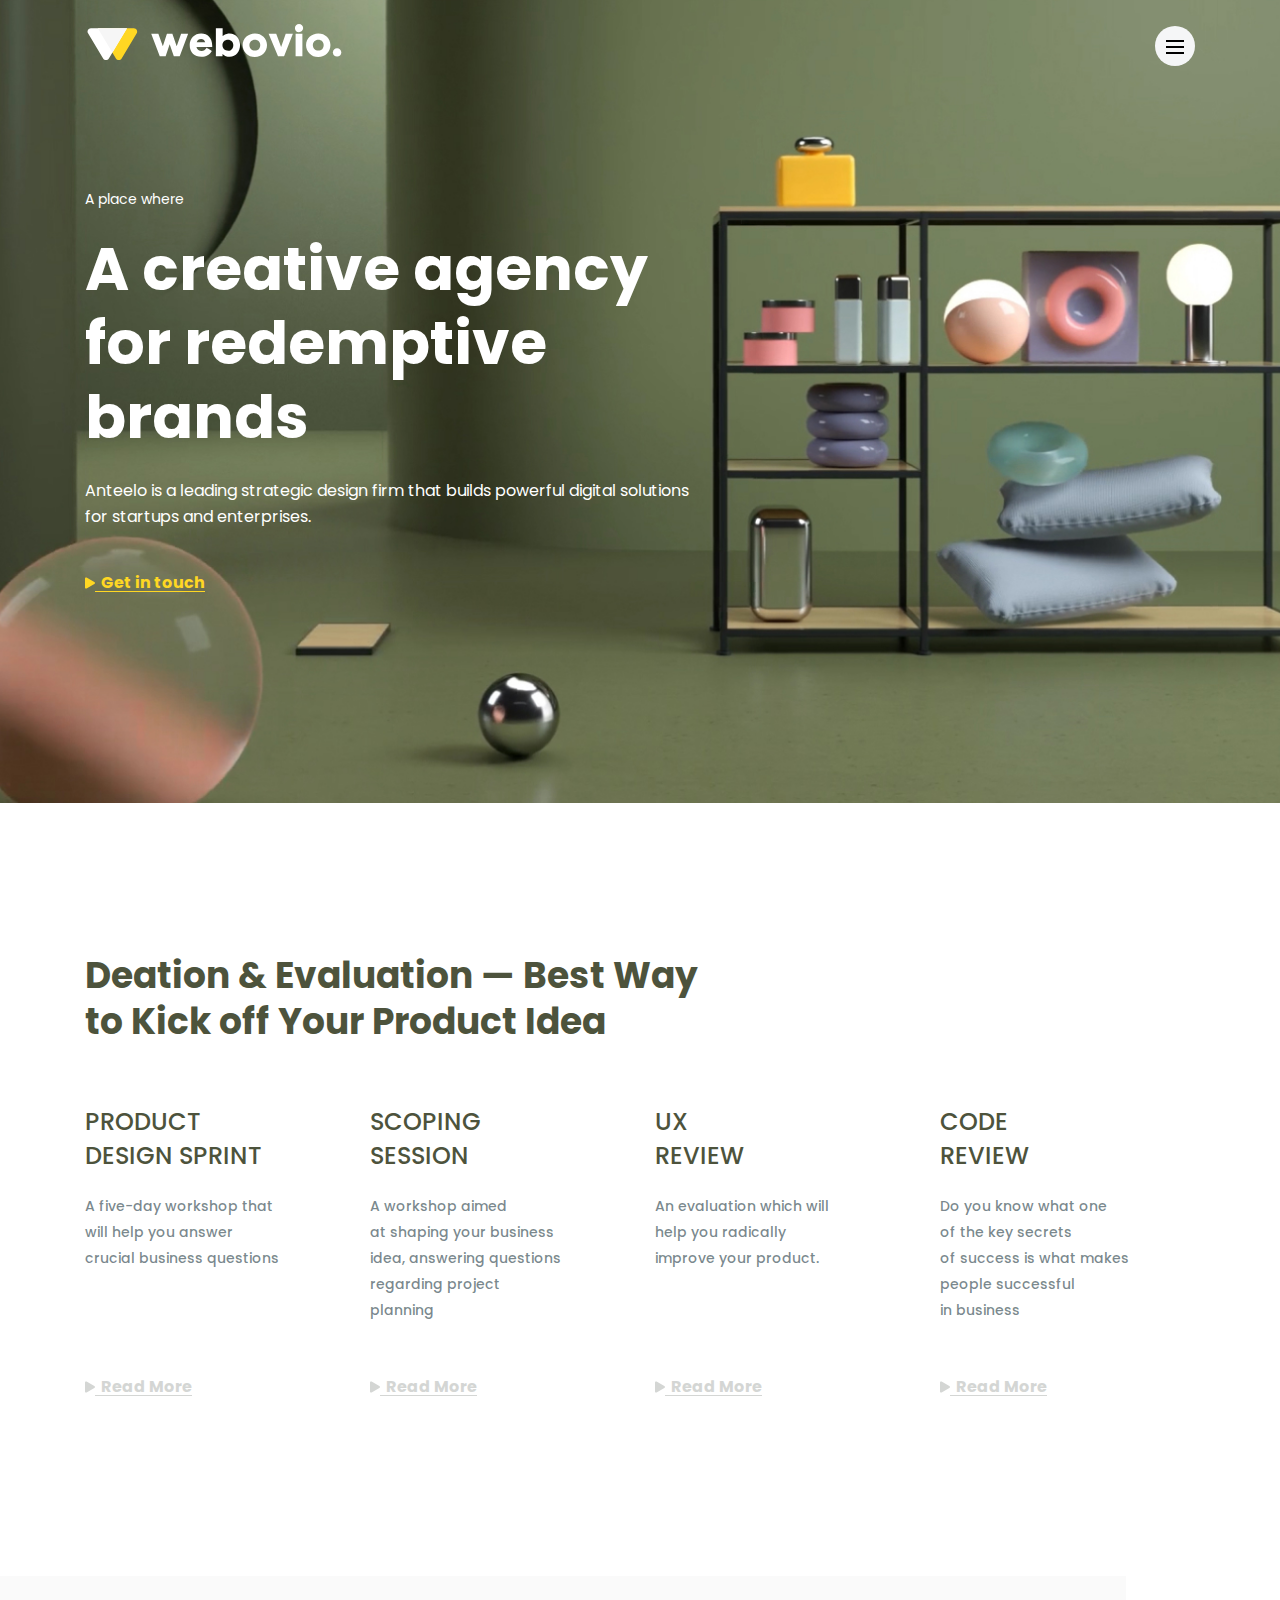
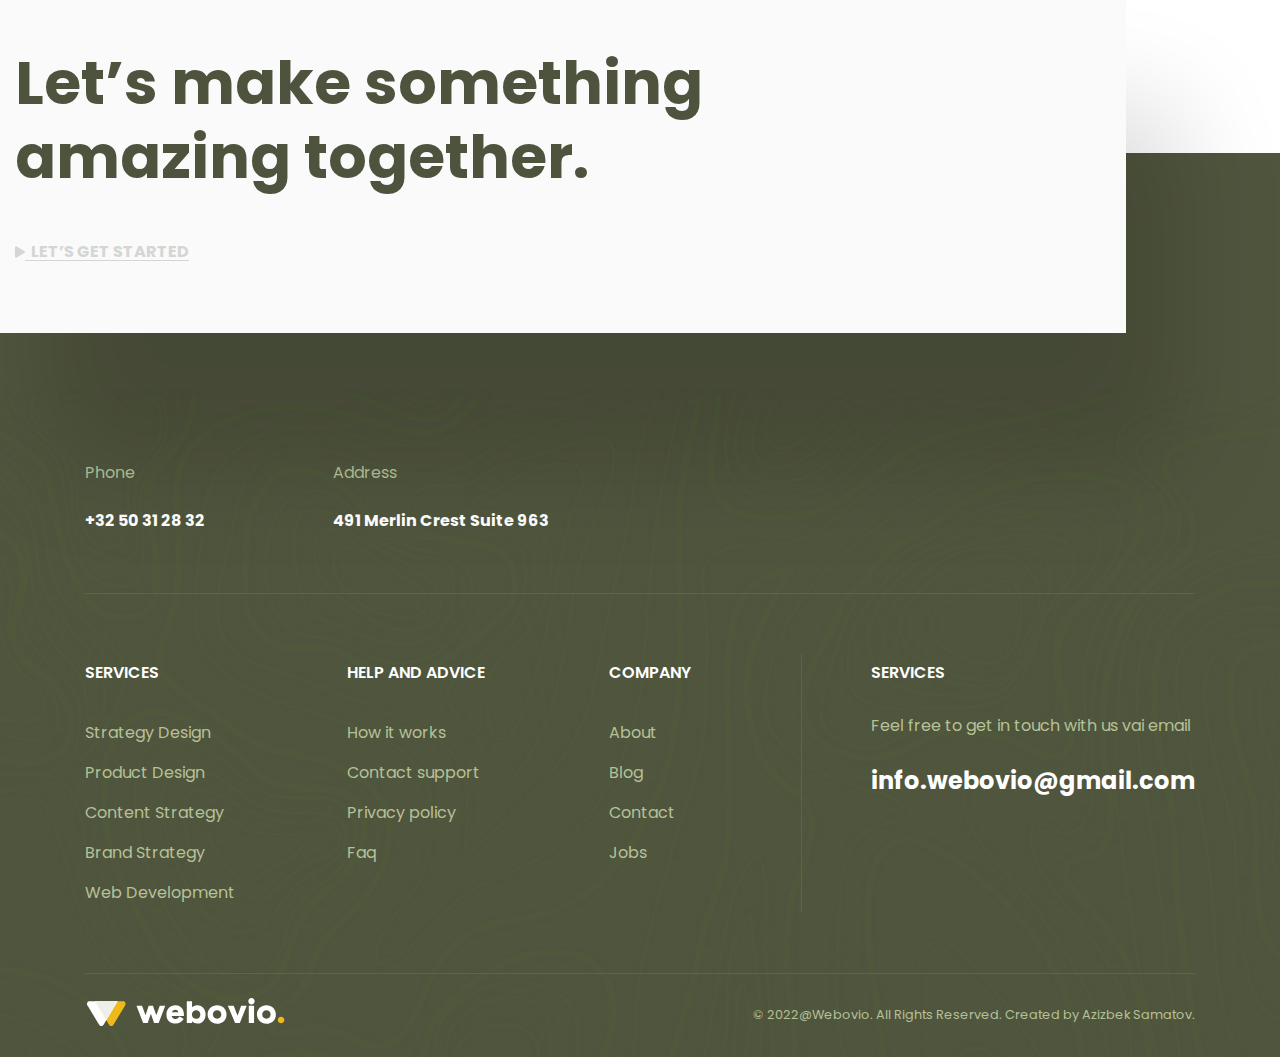
==== commit 2353f3b0: "feat: adding final changes to Webovio project (Webovio)" ====
--- a/Webovio - First Project/index.html
+++ b/Webovio - First Project/index.html
@@ -49,7 +49,7 @@
                 height="137.081pt"
               >
                 <defs>
-                  <clipPath id="_clipPath_YCCafpjom1RSj6XHLEax316NahfwlD2V">
+                  <clipPath>
                     <rect
                       x="471.5"
                       y="159.459"
@@ -96,7 +96,7 @@
                   height="137.081pt"
                 >
                   <defs>
-                    <clipPath id="_clipPath_YCCafpjom1RSj6XHLEax316NahfwlD2V">
+                    <clipPath>
                       <rect
                         x="471.5"
                         y="159.459"
@@ -133,7 +133,7 @@
                   height="137.081pt"
                 >
                   <defs>
-                    <clipPath id="_clipPath_YCCafpjom1RSj6XHLEax316NahfwlD2V">
+                    <clipPath>
                       <rect
                         x="471.5"
                         y="159.459"
@@ -173,7 +173,7 @@
                   height="137.081pt"
                 >
                   <defs>
-                    <clipPath id="_clipPath_YCCafpjom1RSj6XHLEax316NahfwlD2V">
+                    <clipPath>
                       <rect
                         x="471.5"
                         y="159.459"
@@ -214,7 +214,7 @@
                   height="137.081pt"
                 >
                   <defs>
-                    <clipPath id="_clipPath_YCCafpjom1RSj6XHLEax316NahfwlD2V">
+                    <clipPath>
                       <rect
                         x="471.5"
                         y="159.459"
@@ -256,7 +256,7 @@
               height="137.081pt"
             >
               <defs>
-                <clipPath id="_clipPath_YCCafpjom1RSj6XHLEax316NahfwlD2V">
+                <clipPath>
                   <rect
                     x="471.5"
                     y="159.459"
--- a/Webovio - First Project/css/style.css
+++ b/Webovio - First Project/css/style.css
@@ -235,6 +235,7 @@
   text-transform: uppercase;
 }
 
+/* ---- Footer Section Styles ---- */
 .footer {
   padding-top: 300px;
   color: #fff;
@@ -343,7 +344,7 @@
 
 .footer-bottom {
   margin: 0;
-  margin-top: 30px;
+  margin-top: 60px;
   padding: 24px 0;
   display: flex;
   justify-content: space-between;
@@ -351,7 +352,105 @@
   border-top: 1px solid #5d6544;
 }
 
-.logo {
+.footer-bottom .logo {
   display: flex;
   align-items: center;
 }
+
+.footer-bottom .copyright {
+  color: #b5c096;
+}
+
+/* ---- CSS Media Queries ---- */
+
+@media (max-width: 992px) {
+  .services-list {
+    gap: 50px;
+    grid-template-columns: repeat(2, 1fr);
+  }
+
+  .services-subtitle,
+  .services-description {
+    max-width: none;
+  }
+
+  .footer-middle {
+    grid-template-columns: repeat(2, 1fr);
+  }
+
+  .footer-column:last-child::before {
+    display: none;
+  }
+}
+
+@media (max-width: 768px) {
+  .get-started-title {
+    font-size: 55px;
+    line-height: 65px;
+  }
+
+  .footer-bottom {
+    display: flex;
+    flex-direction: column;
+    text-align: center;
+    justify-content: center;
+  }
+
+  .footer-bottom .logo {
+    margin-bottom: 5px;
+  }
+}
+
+@media (max-width: 576px) {
+  .hero-title {
+    font-size: 50px;
+    line-height: 65px;
+  }
+
+  .services {
+    padding: 50px 0;
+  }
+
+  .services-list {
+    grid-template-columns: repeat(1, 1fr);
+  }
+
+  .services-subtitle,
+  .services-description {
+    max-width: none;
+  }
+
+  .get-started-title {
+    font-size: 42px;
+    line-height: 54px;
+  }
+
+  .footer-middle {
+    --grid-gap: 40px;
+    gap: var(--grid-gap);
+    grid-template-columns: repeat(1, 1fr);
+  }
+}
+
+@media (max-width: 375px) {
+  .logo {
+    width: 65%;
+  }
+
+  .hero .hero-title {
+    font-size: 45px;
+    line-height: 60px;
+  }
+
+  .services-list {
+    display: block;
+  }
+
+  .services-item {
+    margin-bottom: 40px;
+  }
+
+  .footer-mail {
+    font-size: 20px;
+  }
+}
